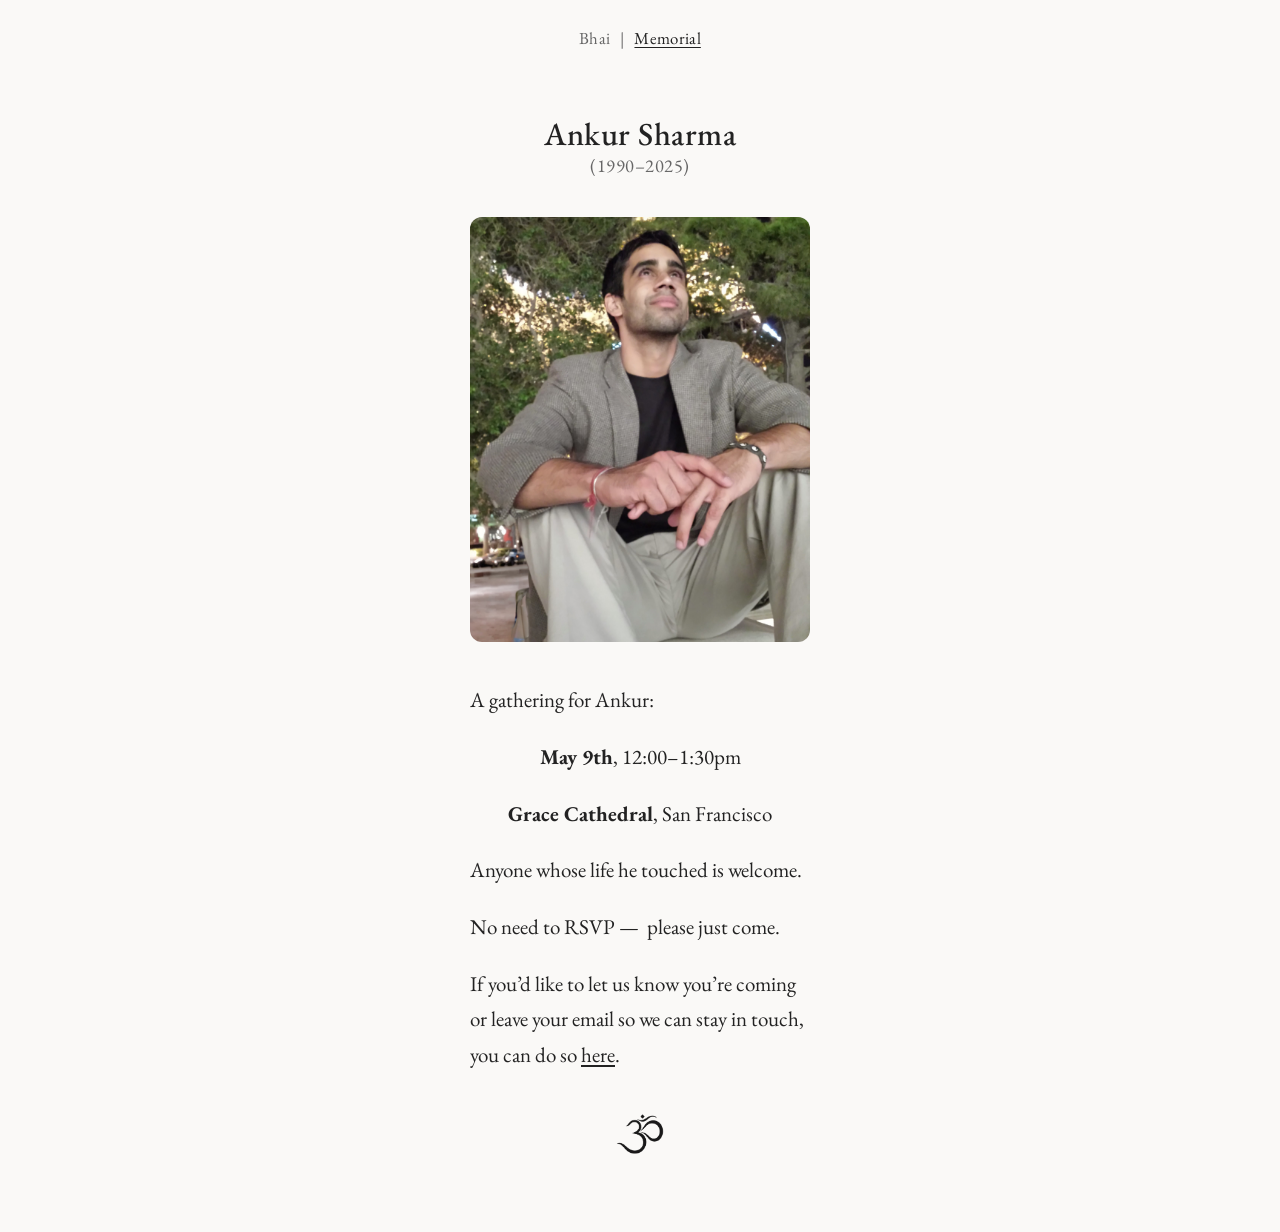
==== memorial.html @ eb133c1d "memorial" ====
<!DOCTYPE html>
<html lang="en">
<head>
  <meta charset="UTF-8" />
  <title>Memorial | Ankur Sharma</title>
  <meta name="viewport" content="width=device-width, initial-scale=1" />
  <link href="https://fonts.googleapis.com/css2?family=EB+Garamond:wght@400;500&display=swap" rel="stylesheet">
  <link rel="stylesheet" href="style.css">
</head>
<body class="invite-page">
  <div class="page">
    <nav>
      <a href="index.html#ankur">Bhai</a>
      &nbsp; | &nbsp;
      <a href="memorial.html#ankur" class="active">Memorial</a>
    </nav>

    <main>
      <header>
        <h1 id="ankur">Ankur Sharma</h1>
        <h2 class="subtitle">(1990–2025)</h2>
      </header>

      <section class="photos">
        <div class="photo"><img src="memorial.jpg" alt="Memorial photo for Ankur Sharma"></div>
      </section>

      <section class="memorial-details">
        <p>A gathering for Ankur:</p>

        <p class="memorial-center"><strong>May 9th</strong>, 12:00–1:30pm</p>

        <p class="memorial-center"><strong>Grace Cathedral</strong>, San Francisco</p>

        <p>Anyone whose life he touched is welcome.</p>

        <p>No need to RSVP —  please just come.</p>
        <p>If you’d like to let us know you’re coming or leave your email so we can stay in touch, you can do so <a href="https://forms.gle/8bEgR4nCxSSKuwYh9" target="_blank" rel="noopener noreferrer">here</a>.
</p>
      </section>
    </main>

    <footer>
      <img src="om.png" alt="Om">
    </footer>
  </div>
  <script>
    if (!location.hash) {
      var anchor = document.getElementById("ankur");
      if (anchor) {
        anchor.scrollIntoView();
      }
    }
  </script>
</body>
</html>
---- style.css ----
:root {
  --bg: #faf9f7;
  --text: #222222;
  --muted: #666666;
  --max-width: 720px;
}

* { box-sizing: border-box; }

body {
  margin: 0;
  padding: 0;
  font-family: "EB Garamond", serif;
  background: var(--bg);
  color: var(--text);
  line-height: 1.68;
  font-size: 21px;
  -webkit-font-smoothing: antialiased;
}

.page {
  min-height: 100vh;
  display: flex;
  flex-direction: column;
}

nav {
  text-align: center;
  padding: 1.5rem 1.25rem 0.5rem;
  font-size: 1.05rem;
  color: var(--muted);
  letter-spacing: 0.3px;
}

nav a {
  color: inherit;
  text-decoration: none;
}

nav a:hover {
  text-decoration: underline;
  text-underline-offset: 3px;
}

nav .active {
  color: var(--text);
  text-decoration: underline;
  text-underline-offset: 3px;
}

main {
  max-width: var(--max-width);
  width: 100%;
  margin: 2rem auto 3.5rem auto;
  padding: 0 1.25rem;
}

@media (min-width: 768px) {
  main { margin-top: 3rem; }
}

header {
  margin-bottom: 2.25rem;
  text-align: center;
}

header h1 {
  margin: 0 0 0.5rem 0;
  font-weight: 500;
  font-size: 2rem;
  letter-spacing: 0.5px;
}

header .subtitle {
  margin: 0;
  margin-top: -1.25rem;
  font-weight: 400;
  font-size: 1.15rem;
  color: var(--muted);
  letter-spacing: 0.5px;
}

.photos {
  display: flex;
  justify-content: center;
  margin: 2.25rem 0 2.75rem;
}

.photos .photo {
  border-radius: 12px;
  overflow: hidden;
  background: #e0e0e0;
  aspect-ratio: 4 / 5;
  max-width: 340px;
  width: 100%;
  display: flex;
  align-items: center;
  justify-content: center;
}

.photo img {
  width: 100%;
  height: 100%;
  object-fit: cover;
  display: block;
}

section { margin-bottom: 1rem; }

section:last-of-type { margin-bottom: -3rem; }

p { margin: 1.35rem 0; }

a {
  color: inherit;
  text-decoration: underline;
  text-underline-offset: 3px;
}

a:hover { text-decoration-thickness: 2px; }

footer {
  padding: 0.5rem 0 4rem;
  text-align: center;
  color: #444;
}

footer img {
  width: 48px;
  height: auto;
  opacity: 0.9;
}

.invite-page main {
  text-align: center;
}

.invite-page section {
  text-align: left;
}

.memorial-details {
  max-width: 340px;
  width: 100%;
  margin: 0 auto;
}

.memorial-center {
  text-align: center;
}

.invite-page .photos {
  margin: 1.75rem 0 2.5rem;
}

.invite {
  max-width: 620px;
  margin: 0 auto;
}

.invite p {
  margin: 1.2rem 0;
  font-size: 1.25rem;
}

.invite .lead {
  font-size: 1.5rem;
}
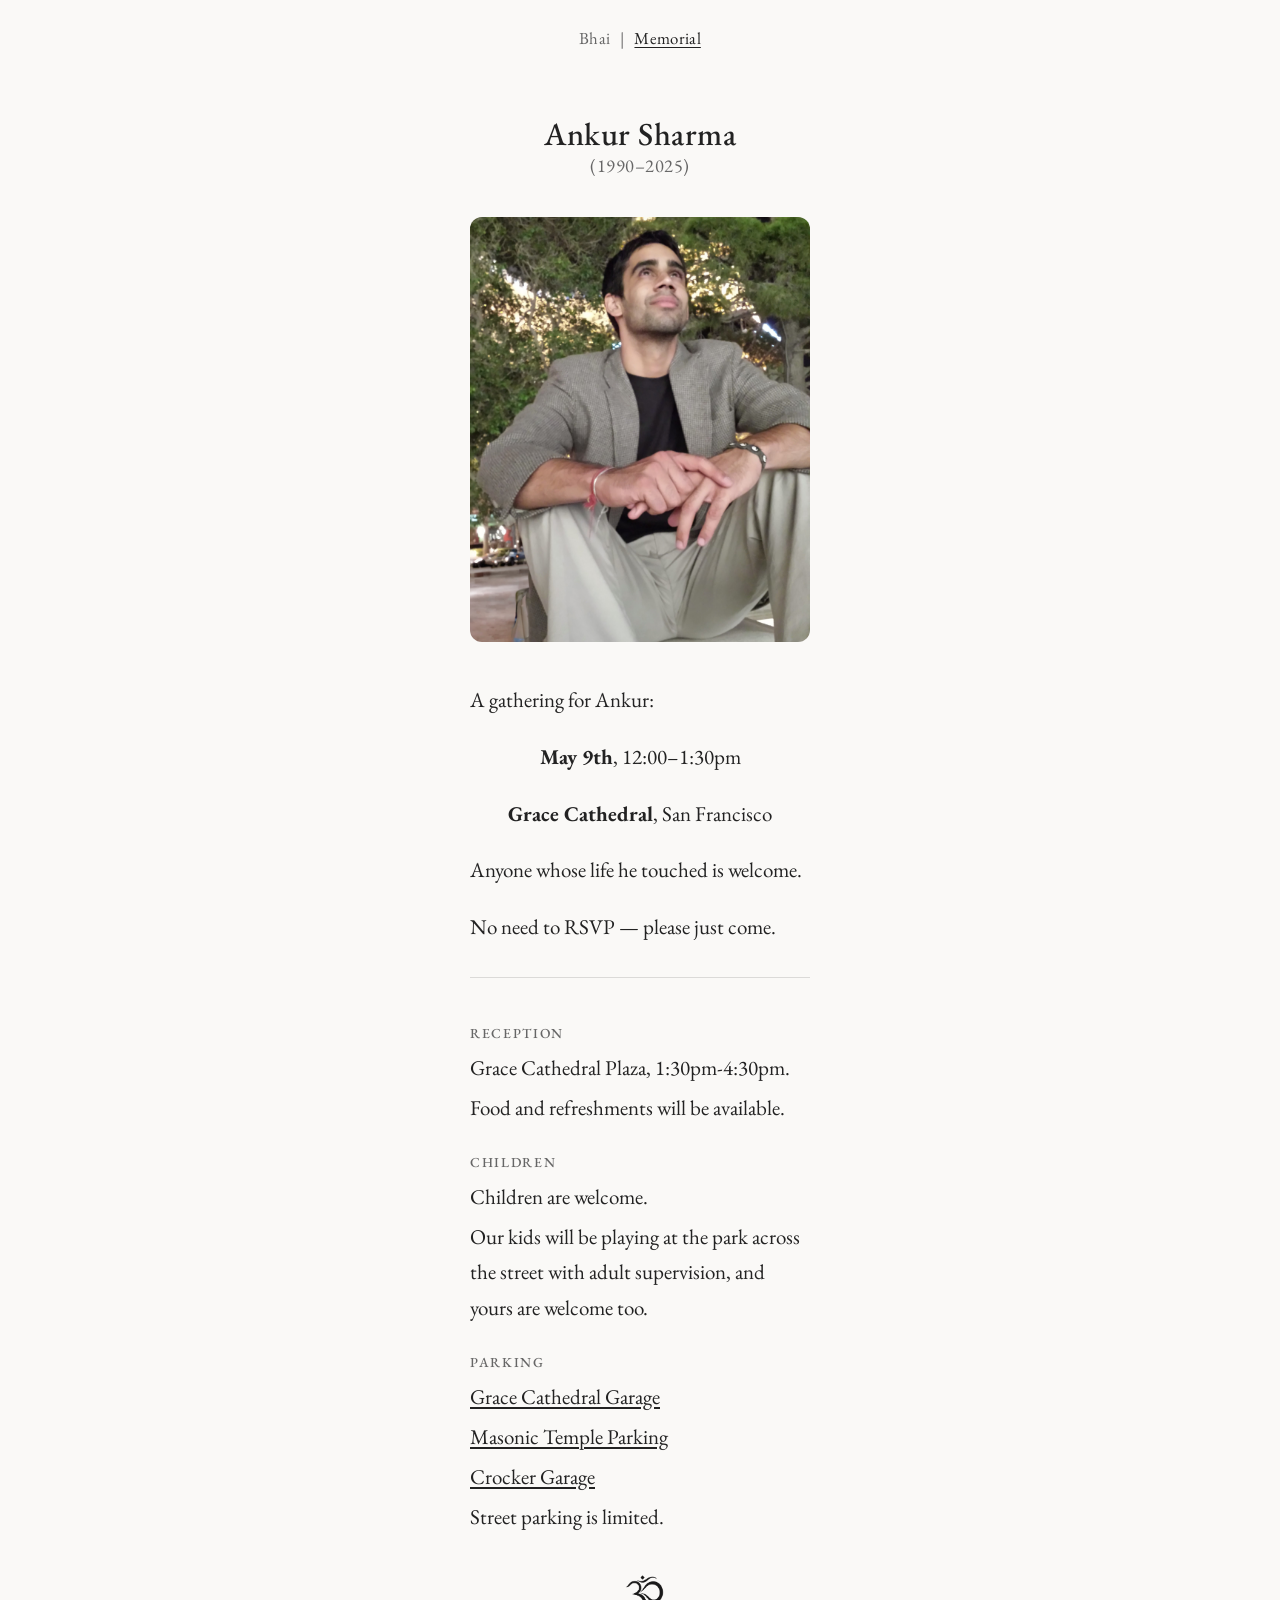
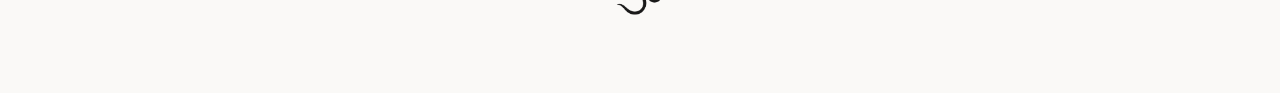
==== commit e59aef93: "memorial details" ====
--- a/memorial.html
+++ b/memorial.html
@@ -34,9 +34,29 @@
 
         <p>Anyone whose life he touched is welcome.</p>
 
-        <p>No need to RSVP —  please just come.</p>
-        <p>If you’d like to let us know you’re coming or leave your email so we can stay in touch, you can do so <a href="https://forms.gle/8bEgR4nCxSSKuwYh9" target="_blank" rel="noopener noreferrer">here</a>.
-</p>
+        <p>No need to RSVP — please just come.</p>
+
+        <div class="memorial-notes">
+          <div class="memorial-note">
+            <p class="memorial-label">Reception</p>
+            <p>Grace Cathedral Plaza, 1:30pm-4:30pm.</p>
+            <p>Food and refreshments will be available.</p>
+          </div>
+
+          <div class="memorial-note">
+            <p class="memorial-label">Children</p>
+            <p>Children are welcome.</p>
+            <p>Our kids will be playing at the park across the street with adult supervision, and yours are welcome too.</p>
+          </div>
+
+          <div class="memorial-note">
+            <p class="memorial-label">Parking</p>
+            <p><a href="https://www.google.com/maps/search/?api=1&query=Grace+Cathedral+Garage%2C+1051+Taylor+St%2C+San+Francisco%2C+CA+94108" target="_blank" rel="noopener noreferrer">Grace Cathedral Garage</a></p>
+            <p><a href="https://maps.app.goo.gl/13S8DyRQYp9wwMqn8" target="_blank" rel="noopener noreferrer">Masonic Temple Parking</a></p>
+            <p><a href="https://www.google.com/maps/search/?api=1&query=Crocker+Garage%2C+1045+California+St%2C+San+Francisco%2C+CA+94108" target="_blank" rel="noopener noreferrer">Crocker Garage</a></p>
+            <p>Street parking is limited.</p>
+          </div>
+        </div>
       </section>
     </main>
 
--- a/style.css
+++ b/style.css
@@ -120,7 +120,7 @@
 a:hover { text-decoration-thickness: 2px; }
 
 footer {
-  padding: 0.5rem 0 4rem;
+  padding: 1.5rem 0 4rem;
   text-align: center;
   color: #444;
 }
@@ -149,6 +149,29 @@
   text-align: center;
 }
 
+.memorial-notes {
+  margin-top: 2rem;
+  padding-top: 1.2rem;
+  border-top: 1px solid rgba(34, 34, 34, 0.14);
+}
+
+.memorial-note {
+  margin: 1.6rem 0 0;
+}
+
+.memorial-note p {
+  margin: 0.3rem 0;
+}
+
+.memorial-label {
+  margin-bottom: 0.5rem;
+  font-size: 0.86rem;
+  font-weight: 500;
+  letter-spacing: 0.12em;
+  text-transform: uppercase;
+  color: var(--muted);
+}
+
 .invite-page .photos {
   margin: 1.75rem 0 2.5rem;
 }
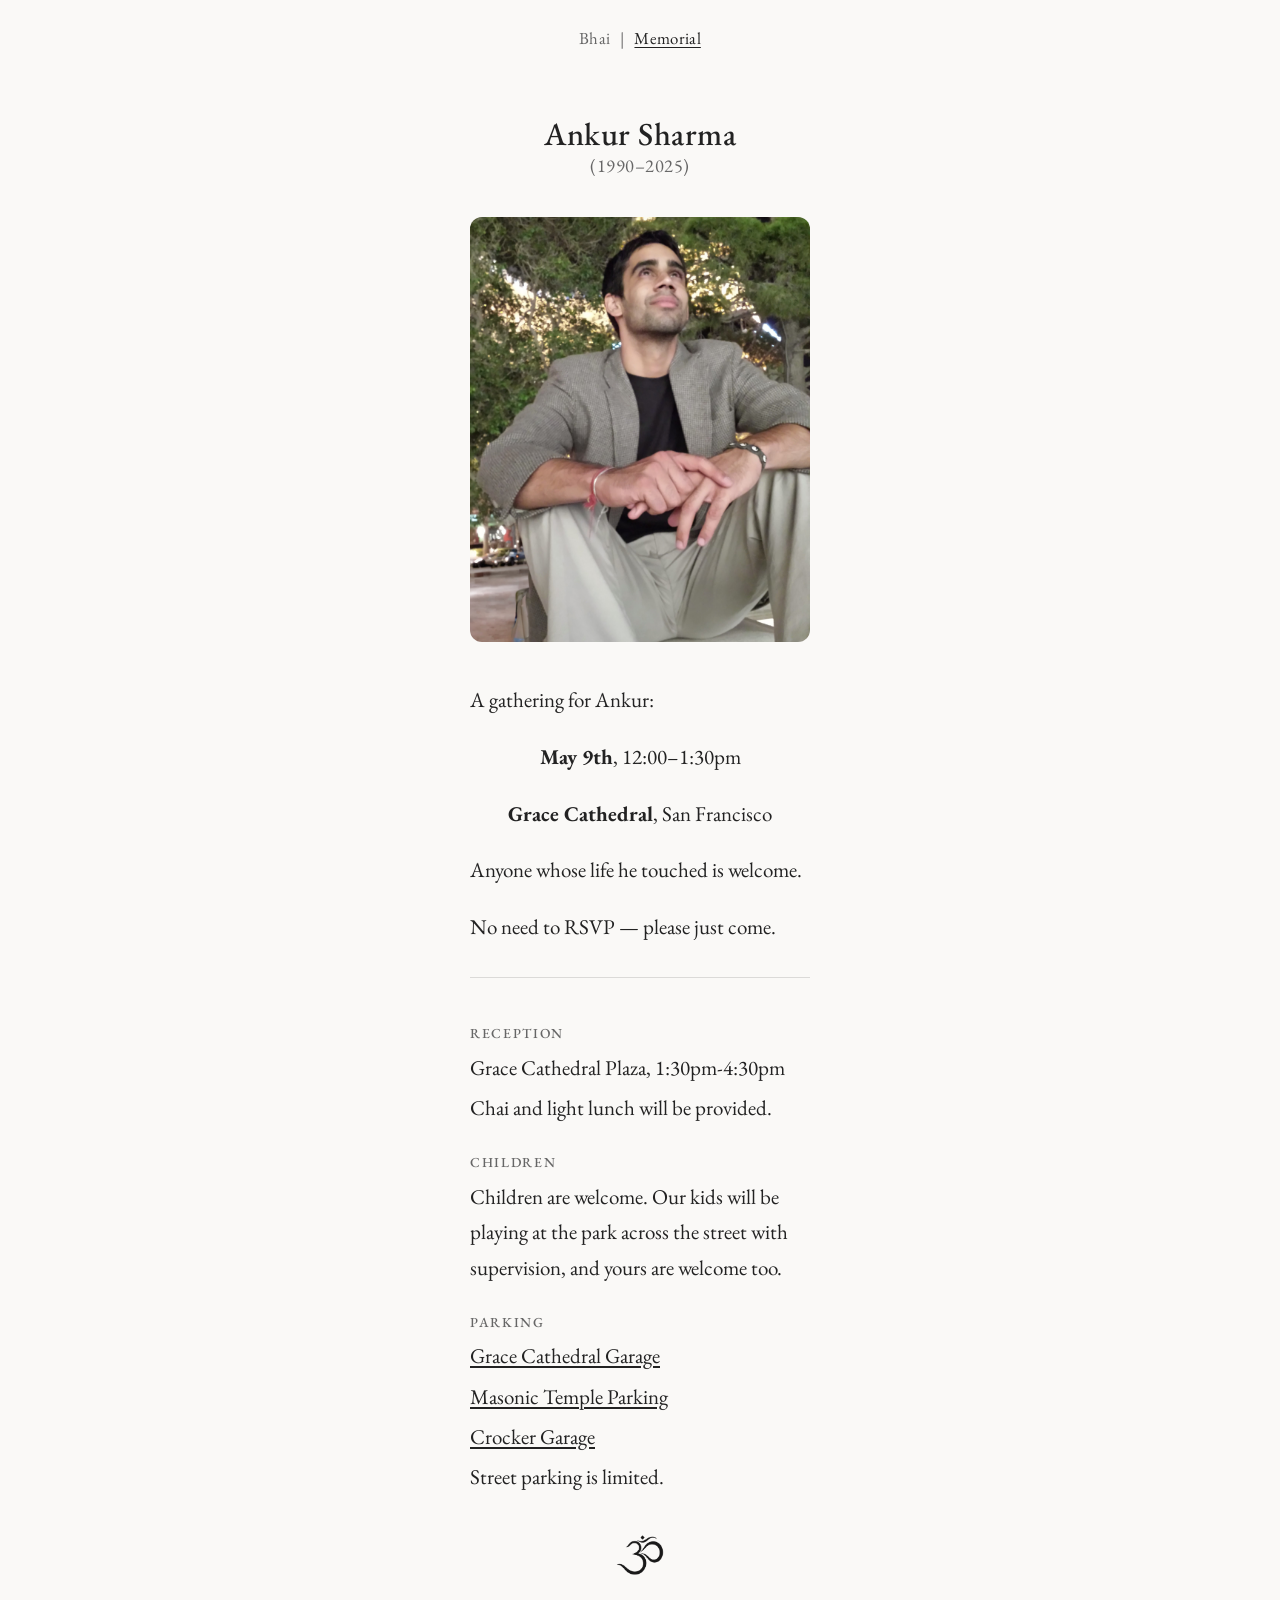
==== commit d4230721: "update event details" ====
--- a/memorial.html
+++ b/memorial.html
@@ -5,7 +5,7 @@
   <title>Memorial | Ankur Sharma</title>
   <meta name="viewport" content="width=device-width, initial-scale=1" />
   <link href="https://fonts.googleapis.com/css2?family=EB+Garamond:wght@400;500&display=swap" rel="stylesheet">
-  <link rel="stylesheet" href="style.css">
+  <link rel="stylesheet" href="style.css?v=3">
 </head>
 <body class="invite-page">
   <div class="page">
@@ -39,14 +39,13 @@
         <div class="memorial-notes">
           <div class="memorial-note">
             <p class="memorial-label">Reception</p>
-            <p>Grace Cathedral Plaza, 1:30pm-4:30pm.</p>
-            <p>Food and refreshments will be available.</p>
+            <p>Grace Cathedral Plaza, 1:30pm-4:30pm</p>
+            <p>Chai and light lunch will be provided.</p>
           </div>
 
           <div class="memorial-note">
             <p class="memorial-label">Children</p>
-            <p>Children are welcome.</p>
-            <p>Our kids will be playing at the park across the street with adult supervision, and yours are welcome too.</p>
+            <p>Children are welcome. Our kids will be playing at the park across the street with supervision, and yours are welcome too.</p>
           </div>
 
           <div class="memorial-note">
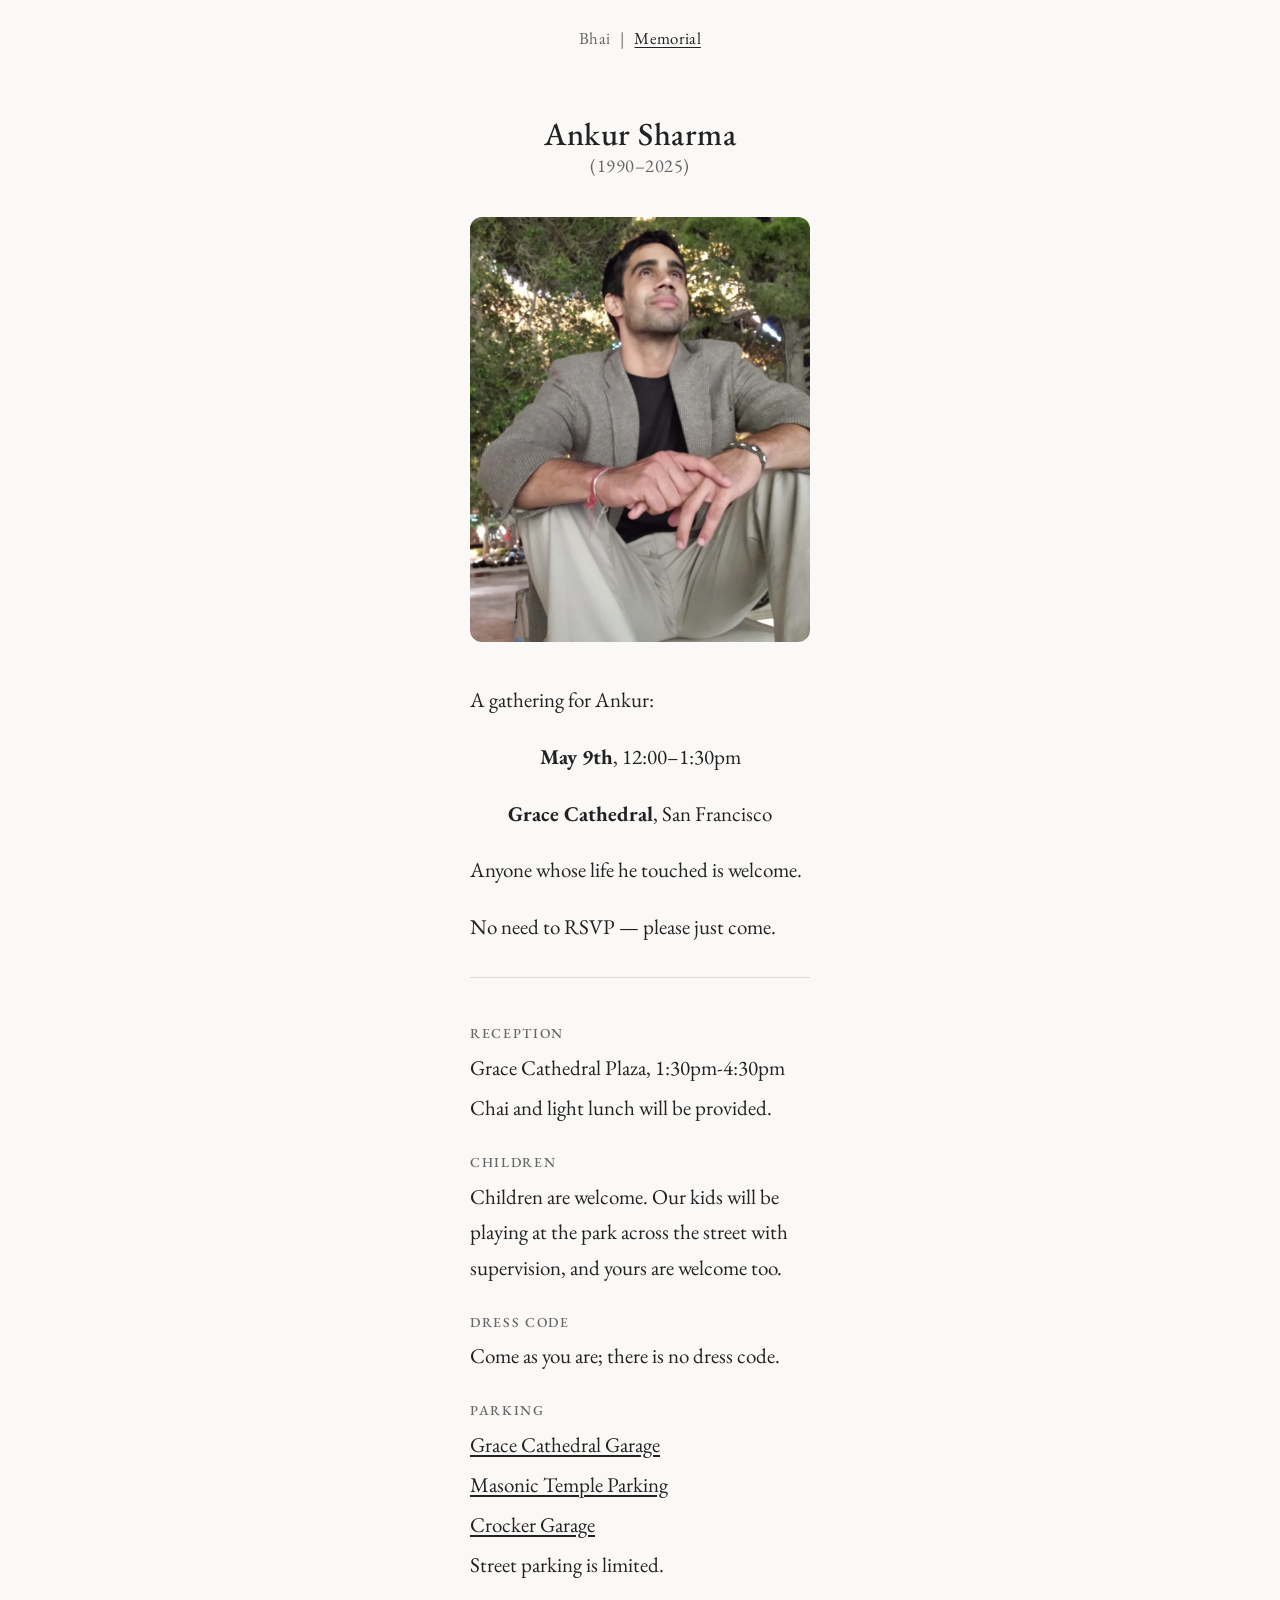
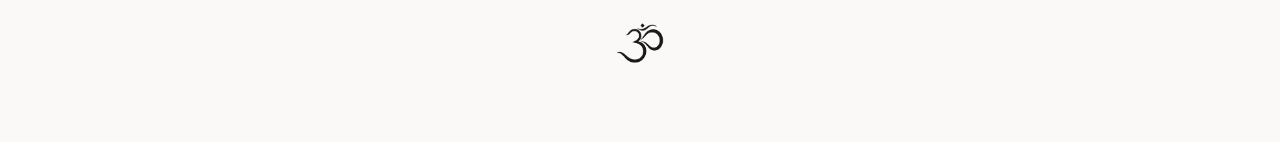
==== commit 151e961b: "more details" ====
--- a/memorial.html
+++ b/memorial.html
@@ -49,6 +49,11 @@
           </div>
 
           <div class="memorial-note">
+            <p class="memorial-label">Dress Code</p>
+            <p>Come as you are; there is no dress code.</p>
+          </div>
+
+          <div class="memorial-note">
             <p class="memorial-label">Parking</p>
             <p><a href="https://www.google.com/maps/search/?api=1&query=Grace+Cathedral+Garage%2C+1051+Taylor+St%2C+San+Francisco%2C+CA+94108" target="_blank" rel="noopener noreferrer">Grace Cathedral Garage</a></p>
             <p><a href="https://maps.app.goo.gl/13S8DyRQYp9wwMqn8" target="_blank" rel="noopener noreferrer">Masonic Temple Parking</a></p>
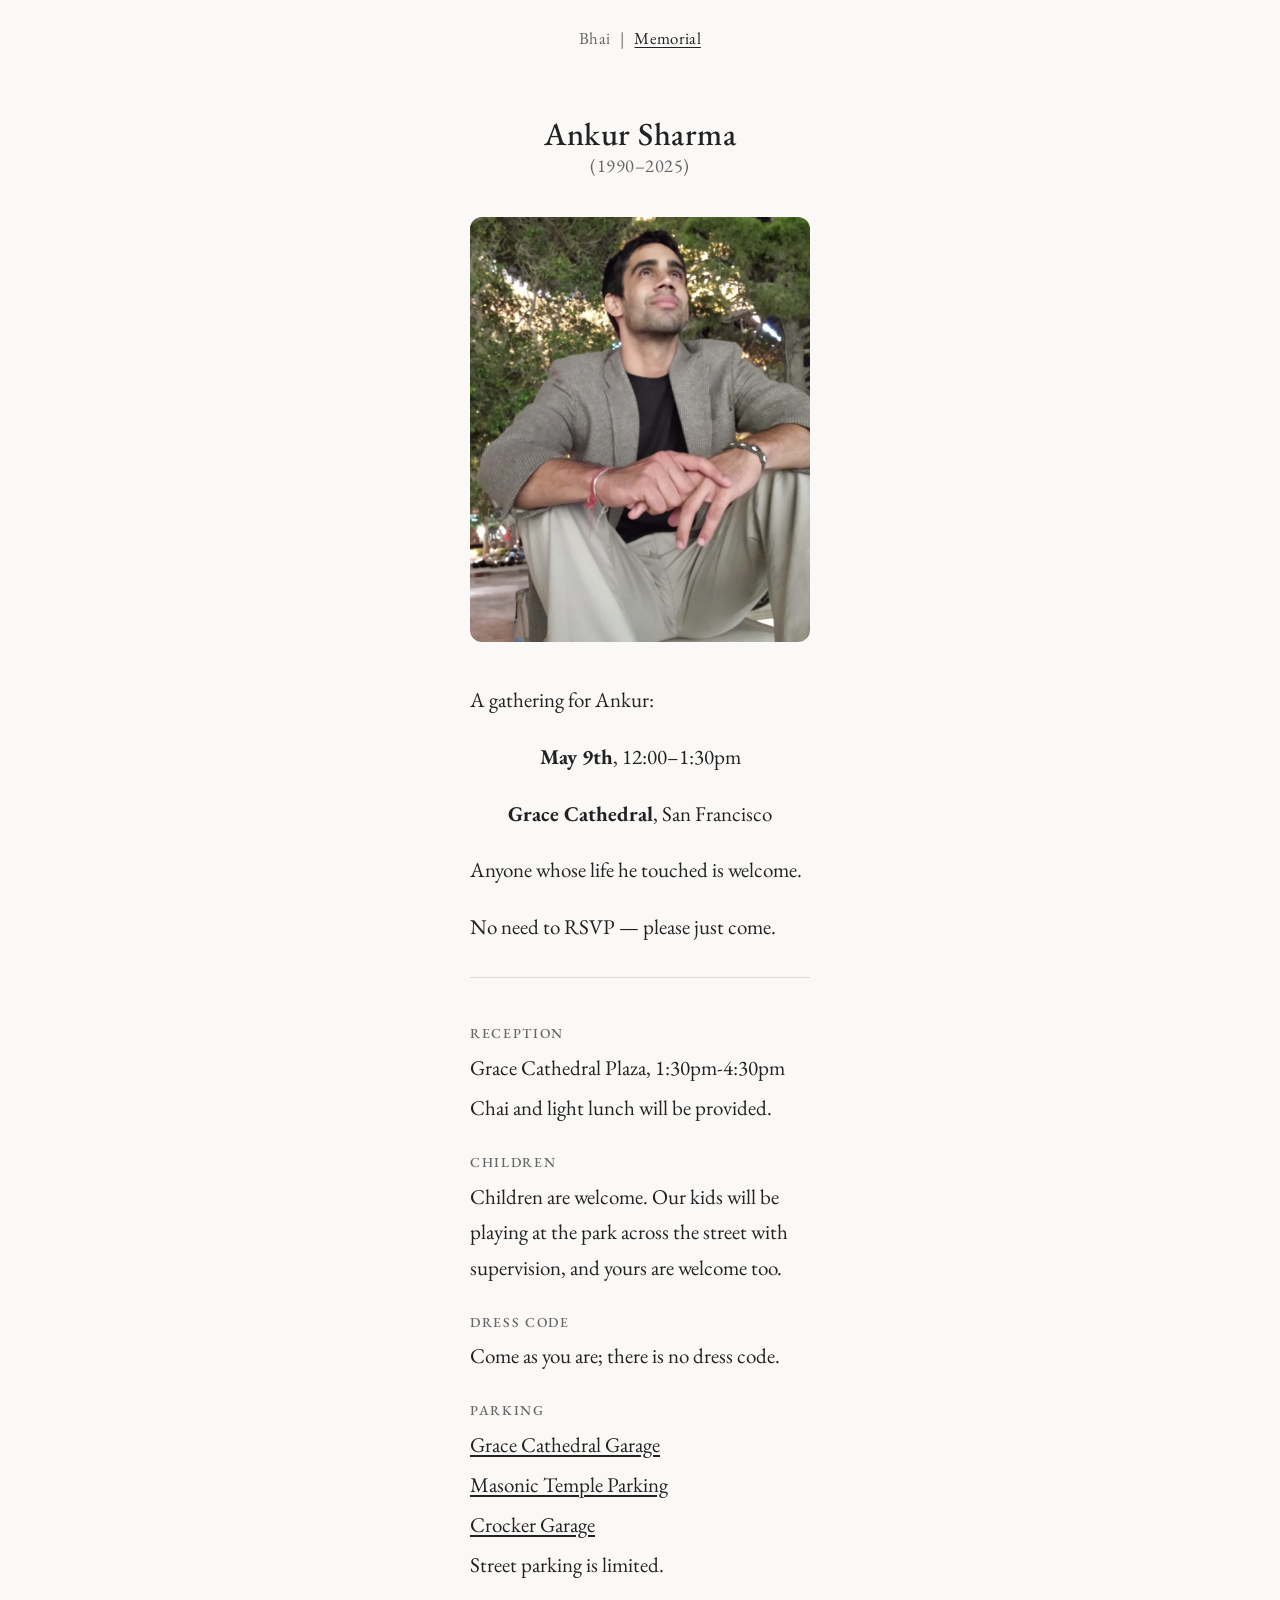
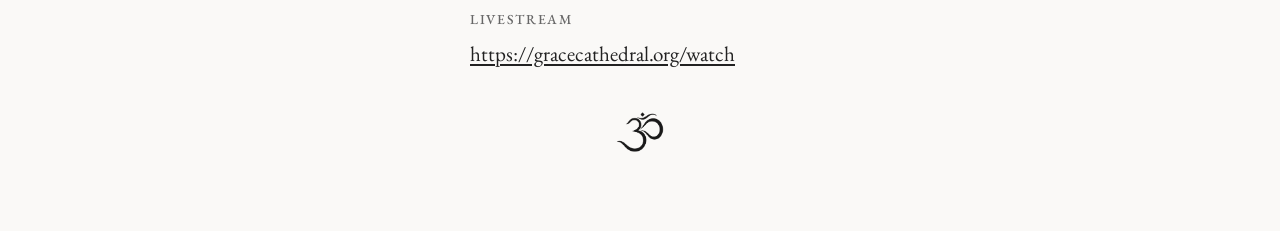
==== commit fd211a49: "Add memorial livestream link" ====
--- a/memorial.html
+++ b/memorial.html
@@ -60,6 +60,11 @@
             <p><a href="https://www.google.com/maps/search/?api=1&query=Crocker+Garage%2C+1045+California+St%2C+San+Francisco%2C+CA+94108" target="_blank" rel="noopener noreferrer">Crocker Garage</a></p>
             <p>Street parking is limited.</p>
           </div>
+
+          <div class="memorial-note">
+            <p class="memorial-label">Livestream</p>
+            <p><a href="https://gracecathedral.org/watch" target="_blank" rel="noopener noreferrer">https://gracecathedral.org/watch</a></p>
+          </div>
         </div>
       </section>
     </main>
